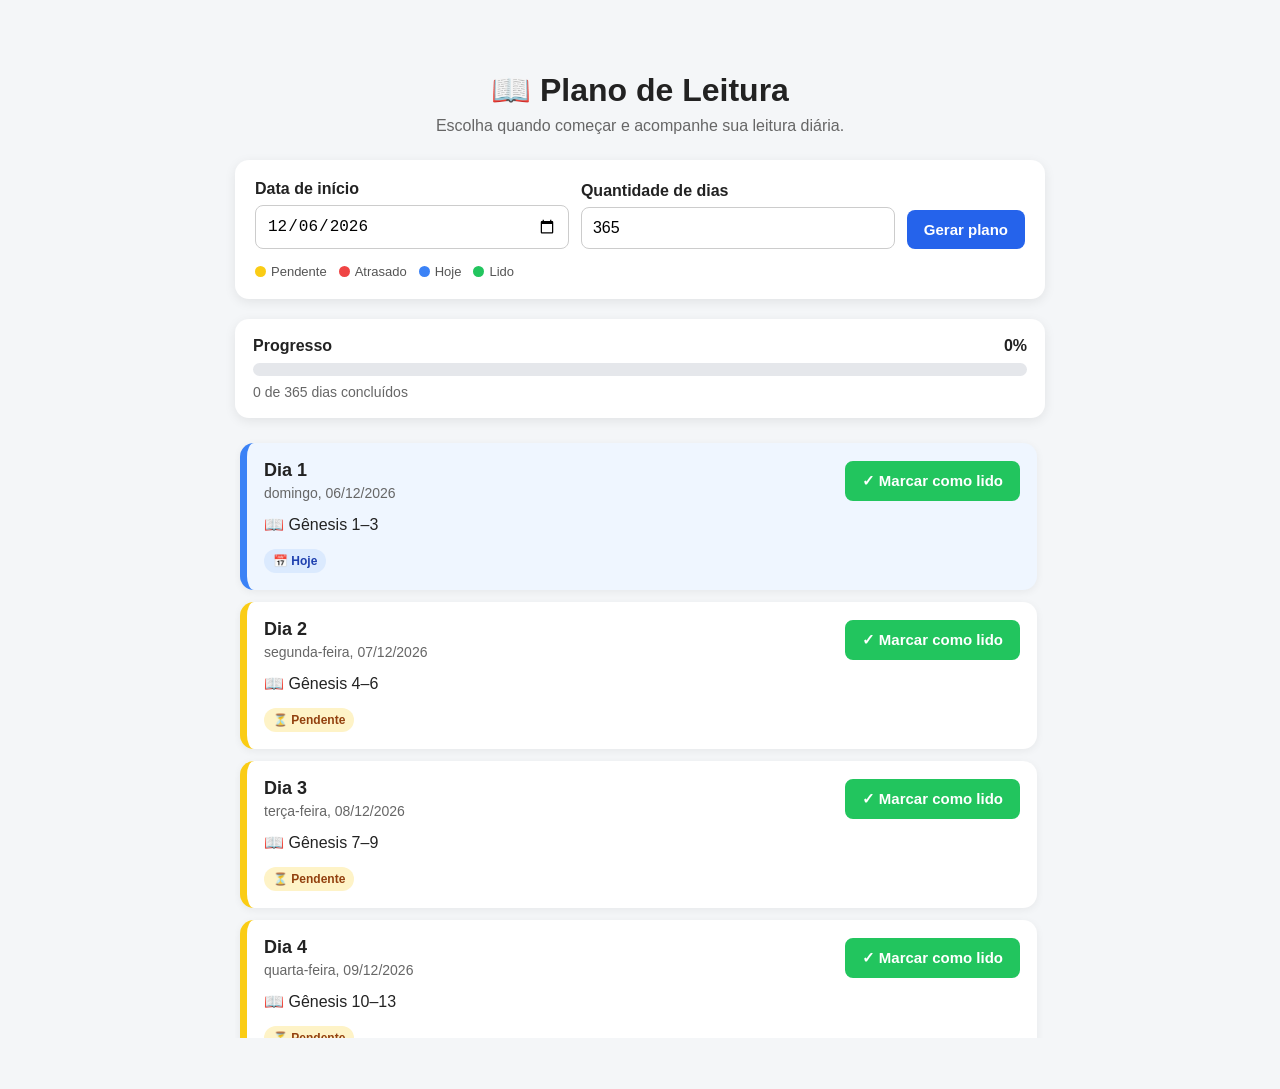
==== assets/paginas/plano_de_leitura/index.html @ 7fce7e62 "criação do botão leitura diaria" ====
<!DOCTYPE html>
<html lang="pt-BR">
<head>
  <meta charset="UTF-8">
  <meta name="viewport" content="width=device-width, initial-scale=1.0">
  <title>Plano de Leitura Diário</title>
  <link rel="stylesheet" href="assets/style.css">
</head>

<body>

<div class="container">

  <h1>📖 Plano de Leitura</h1>
  <div class="subtitle">
    Escolha quando começar e acompanhe sua leitura diária.
  </div>

  <div class="config">

    <div class="config-row">

      <div class="field">
        <label for="startDate">Data de início</label>
        <input type="date" id="startDate">
      </div>

      <div class="field">
        <label for="totalDays">Quantidade de dias</label>
        <input
          type="number"
          id="totalDays"
          min="1"
          max="365"
          value="30"
        >
      </div>

      <button class="btn-gerar" onclick="generatePlan()">
        Gerar plano
      </button>

    </div>

    <div class="legend">
      <span><i class="dot yellow"></i> Pendente</span>
      <span><i class="dot red"></i> Atrasado</span>
      <span><i class="dot blue"></i> Hoje</span>
      <span><i class="dot green"></i> Lido</span>
    </div>

  </div>


  <div class="progress">

    <div class="progress-top">
      <span>Progresso</span>
      <span id="progressText">0%</span>
    </div>

    <div class="progress-bar">
      <div class="progress-fill" id="progressFill"></div>
    </div>

    <div id="progressDetails"
         style="margin-top:8px;color:#666;font-size:14px;">
      0 de 0 dias concluídos
    </div>

  </div>


  <div id="plan" class="plan">

    <div class="empty">
      Escolha uma data de início para criar seu plano.
    </div>

  </div>

</div>


 <script src="assets/script.js" defer></script>
</body>
</html>
---- assets/paginas/plano_de_leitura/assets/style.css ----
* {
      box-sizing: border-box;
    }

    body {
      margin: 0;
      font-family: Arial, sans-serif;
      background: #f4f6f8;
      color: #222;
    }

    .container {
      max-width: 850px;
      margin: 30px auto;
      padding: 20px;
    }

    h1 {
      text-align: center;
      margin-bottom: 8px;
    }

    .subtitle {
      text-align: center;
      color: #666;
      margin-bottom: 25px;
    }

    .config {
      background: white;
      padding: 20px;
      border-radius: 14px;
      box-shadow: 0 3px 12px rgba(0,0,0,0.08);
      margin-bottom: 20px;
    }

    .config-row {
      display: flex;
      gap: 12px;
      align-items: end;
      flex-wrap: wrap;
    }

    .field {
      flex: 1;
      min-width: 200px;
    }

    label {
      display: block;
      font-weight: bold;
      margin-bottom: 7px;
    }

    input {
      width: 100%;
      padding: 11px;
      border: 1px solid #ccc;
      border-radius: 8px;
      font-size: 16px;
    }

    button {
      border: none;
      border-radius: 8px;
      padding: 11px 17px;
      font-size: 15px;
      font-weight: bold;
      cursor: pointer;
    }

    .btn-gerar {
      background: #2563eb;
      color: white;
    }

    .btn-gerar:hover {
      background: #1d4ed8;
    }

    .progress {
      background: white;
      padding: 18px;
      border-radius: 14px;
      margin-bottom: 20px;
      box-shadow: 0 3px 12px rgba(0,0,0,0.08);
    }

    .progress-top {
      display: flex;
      justify-content: space-between;
      margin-bottom: 8px;
      font-weight: bold;
    }

    .progress-bar {
      height: 13px;
      background: #e5e7eb;
      border-radius: 20px;
      overflow: hidden;
    }

    .progress-fill {
      height: 100%;
      width: 0%;
      background: #22c55e;
      transition: width 0.3s;
    }

    /*
      Área com scroll para visualizar todo o plano
    */
    .plan {
      max-height: 600px;
      overflow-y: auto;
      padding: 5px 8px 20px 5px;
    }

    .day {
      background: white;
      border-radius: 14px;
      margin-bottom: 12px;
      padding: 17px;
      border-left: 7px solid #facc15;
      box-shadow: 0 2px 8px rgba(0,0,0,0.06);
      transition: 0.2s;
    }

    .day:hover {
      transform: translateY(-1px);
      box-shadow: 0 4px 12px rgba(0,0,0,0.10);
    }

    /* Dia pendente */
    .day.pending {
      border-left-color: #facc15;
    }

    /* Dia atrasado */
    .day.overdue {
      border-left-color: #ef4444;
      background: #fff1f1;
    }

    /* Dia atual */
    .day.today {
      border-left-color: #3b82f6;
      background: #eff6ff;
    }

    /* Dia lido */
    .day.read {
      border-left-color: #22c55e;
      background: #f0fdf4;
    }

    .day-header {
      display: flex;
      justify-content: space-between;
      align-items: center;
      gap: 10px;
    }

    .day-number {
      font-size: 18px;
      font-weight: bold;
    }

    .date {
      color: #666;
      font-size: 14px;
      margin-top: 4px;
    }

    .reading {
      margin-top: 12px;
      font-size: 16px;
      line-height: 1.5;
    }

    .status {
      display: inline-block;
      margin-top: 12px;
      padding: 5px 9px;
      border-radius: 20px;
      font-size: 12px;
      font-weight: bold;
    }

    .status.pending {
      background: #fef3c7;
      color: #92400e;
    }

    .status.overdue {
      background: #fee2e2;
      color: #991b1b;
    }

    .status.today {
      background: #dbeafe;
      color: #1e40af;
    }

    .status.read {
      background: #dcfce7;
      color: #166534;
    }

    .btn-read {
      background: #22c55e;
      color: white;
      white-space: nowrap;
    }

    .btn-read:hover {
      background: #16a34a;
    }

    .btn-unread {
      background: #e5e7eb;
      color: #374151;
    }

    .empty {
      text-align: center;
      padding: 50px 20px;
      color: #777;
      background: white;
      border-radius: 14px;
    }

    .legend {
      display: flex;
      gap: 12px;
      flex-wrap: wrap;
      margin-top: 15px;
      font-size: 13px;
      color: #555;
    }

    .legend span {
      display: flex;
      align-items: center;
      gap: 5px;
    }

    .dot {
      width: 11px;
      height: 11px;
      border-radius: 50%;
      display: inline-block;
    }

    .yellow { background: #facc15; }
    .red { background: #ef4444; }
    .blue { background: #3b82f6; }
    .green { background: #22c55e; }

    @media (max-width: 600px) {
      .container {
        margin: 10px auto;
        padding: 12px;
      }

      .day-header {
        align-items: flex-start;
      }

      .btn-read {
        font-size: 13px;
        padding: 9px 10px;
      }

      .plan {
        max-height: 70vh;
      }
    }
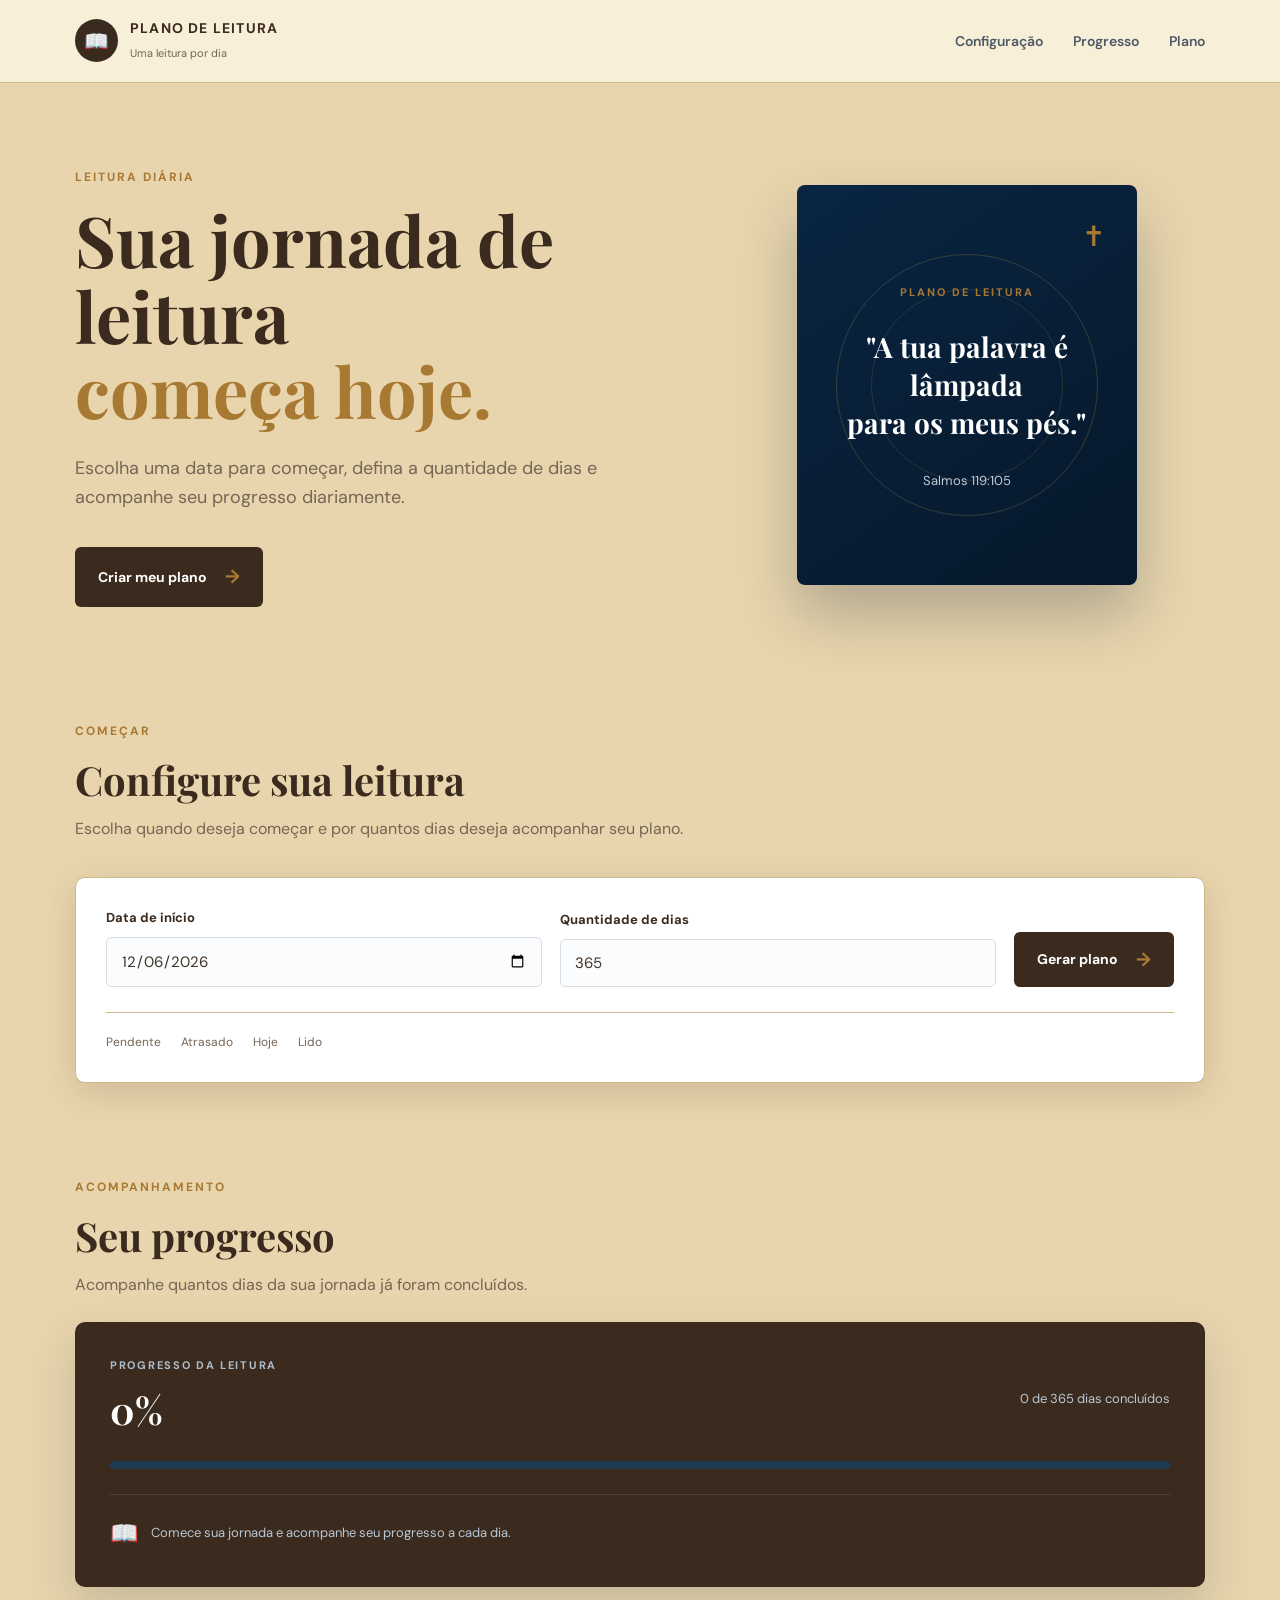
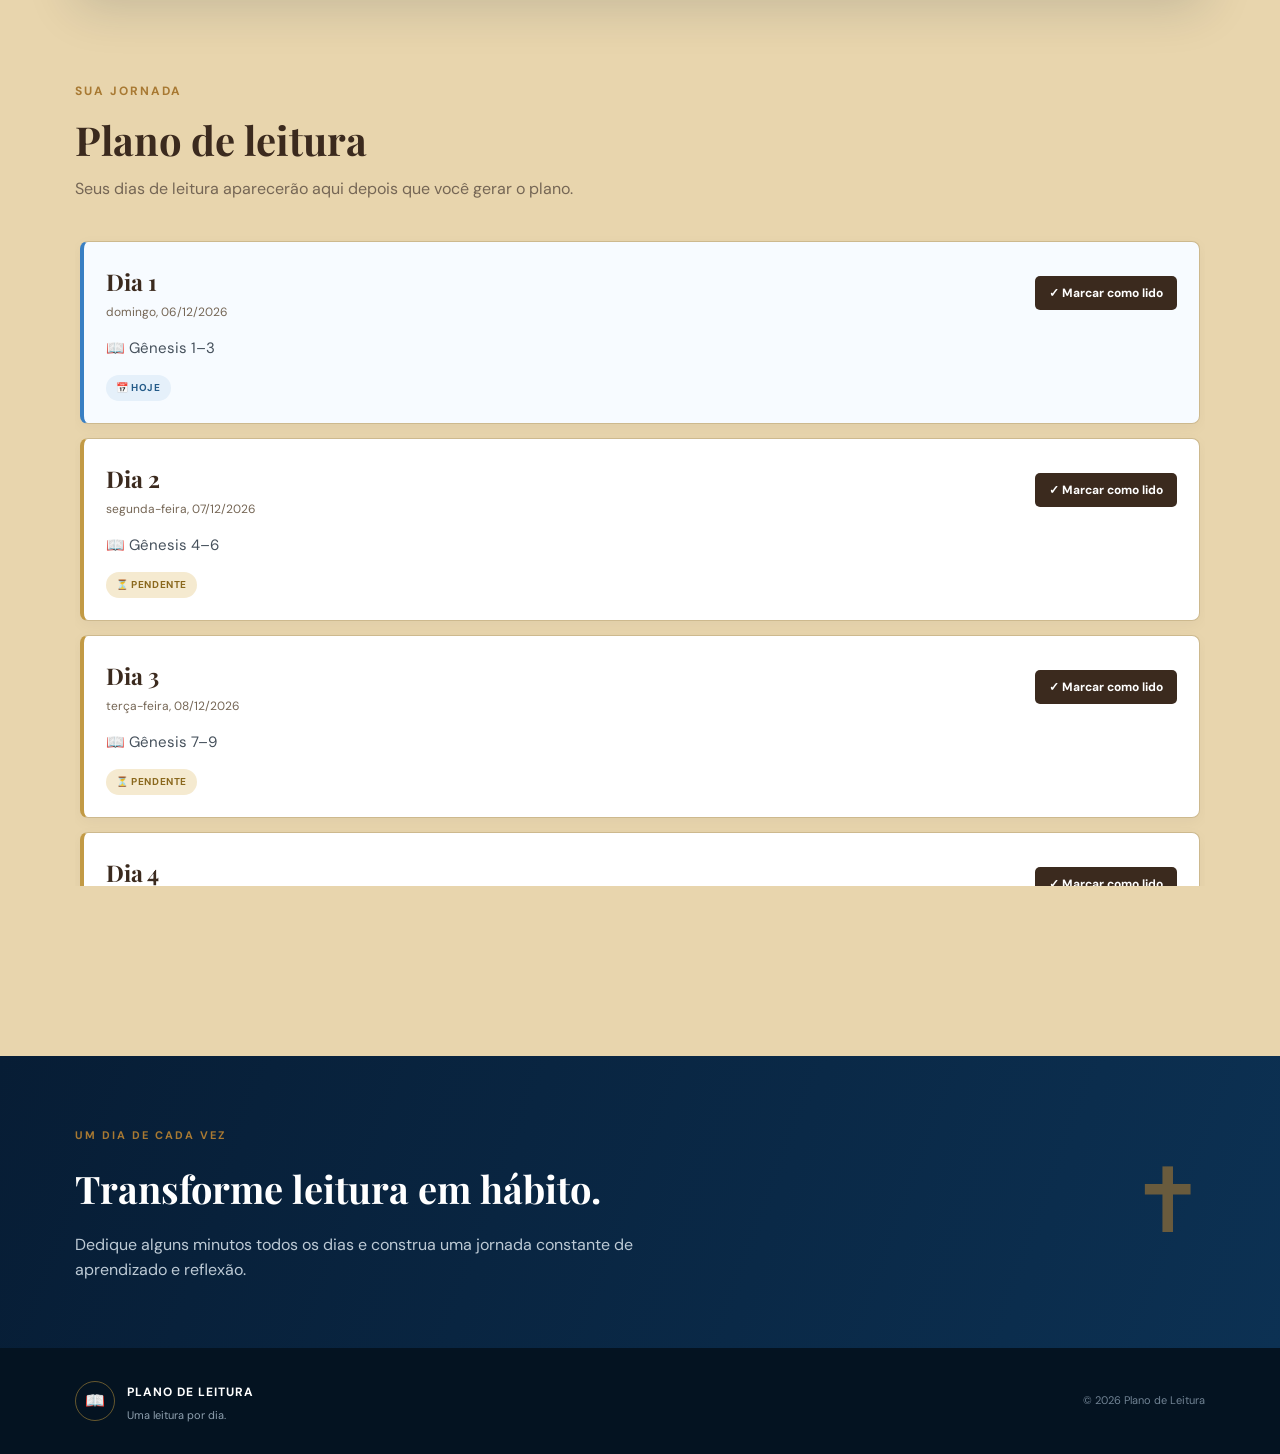
==== commit 7d83d38f: "Update" ====
--- a/assets/paginas/plano_de_leitura/index.html
+++ b/assets/paginas/plano_de_leitura/index.html
@@ -1,87 +1,425 @@
 <!DOCTYPE html>
 <html lang="pt-BR">
+
 <head>
   <meta charset="UTF-8">
   <meta name="viewport" content="width=device-width, initial-scale=1.0">
-  <title>Plano de Leitura Diário</title>
+
+  <title>Plano de Leitura</title>
+
   <link rel="stylesheet" href="assets/style.css">
 </head>
 
 <body>
 
-<div class="container">
-
-  <h1>📖 Plano de Leitura</h1>
-  <div class="subtitle">
-    Escolha quando começar e acompanhe sua leitura diária.
-  </div>
-
-  <div class="config">
-
-    <div class="config-row">
-
-      <div class="field">
-        <label for="startDate">Data de início</label>
-        <input type="date" id="startDate">
-      </div>
-
-      <div class="field">
-        <label for="totalDays">Quantidade de dias</label>
-        <input
-          type="number"
-          id="totalDays"
-          min="1"
-          max="365"
-          value="30"
-        >
-      </div>
-
-      <button class="btn-gerar" onclick="generatePlan()">
-        Gerar plano
-      </button>
-
-    </div>
-
-    <div class="legend">
-      <span><i class="dot yellow"></i> Pendente</span>
-      <span><i class="dot red"></i> Atrasado</span>
-      <span><i class="dot blue"></i> Hoje</span>
-      <span><i class="dot green"></i> Lido</span>
-    </div>
-
-  </div>
-
-
-  <div class="progress">
-
-    <div class="progress-top">
-      <span>Progresso</span>
-      <span id="progressText">0%</span>
-    </div>
-
-    <div class="progress-bar">
-      <div class="progress-fill" id="progressFill"></div>
-    </div>
-
-    <div id="progressDetails"
-         style="margin-top:8px;color:#666;font-size:14px;">
-      0 de 0 dias concluídos
-    </div>
-
-  </div>
-
-
-  <div id="plan" class="plan">
-
-    <div class="empty">
-      Escolha uma data de início para criar seu plano.
-    </div>
-
-  </div>
-
-</div>
-
-
- <script src="assets/script.js" defer></script>
+  <!-- =========================
+       HEADER
+  ========================= -->
+
+  <header class="header">
+
+    <div class="header-container">
+
+      <a href="#" class="logo">
+
+        <div class="logo-icon">
+          📖
+        </div>
+
+        <div>
+          <strong>PLANO DE LEITURA</strong>
+          <small>Uma leitura por dia</small>
+        </div>
+
+      </a>
+
+      <nav class="nav">
+        <a href="#configuracao">Configuração</a>
+        <a href="#progresso">Progresso</a>
+        <a href="#plano">Plano</a>
+      </nav>
+
+    </div>
+
+  </header>
+
+
+  <!-- =========================
+       HERO
+  ========================= -->
+
+  <section class="hero">
+
+    <div class="hero-content">
+
+      <span class="eyebrow">
+        LEITURA DIÁRIA
+      </span>
+
+      <h1>
+        Sua jornada de leitura
+        <span>começa hoje.</span>
+      </h1>
+
+      <p>
+        Escolha uma data para começar, defina a quantidade de dias
+        e acompanhe seu progresso diariamente.
+      </p>
+
+      <a href="#configuracao" class="hero-button">
+        Criar meu plano
+        <span>→</span>
+      </a>
+
+    </div>
+
+
+    <div class="hero-bible">
+
+      <div class="bible-card">
+
+        <div class="bible-cross">
+          ✝
+        </div>
+
+        <div class="bible-text">
+
+          <span>
+            PLANO DE LEITURA
+          </span>
+
+          <strong>
+            "A tua palavra é lâmpada<br>
+            para os meus pés."
+          </strong>
+
+          <small>
+            Salmos 119:105
+          </small>
+
+        </div>
+
+      </div>
+
+    </div>
+
+  </section>
+
+
+  <!-- =========================
+       MAIN
+  ========================= -->
+
+  <main class="main">
+
+
+    <!-- =========================
+         CONFIGURAÇÃO
+    ========================= -->
+
+    <section class="section" id="configuracao">
+
+      <div class="section-heading">
+
+        <span class="section-label">
+          COMEÇAR
+        </span>
+
+        <h2>
+          Configure sua leitura
+        </h2>
+
+        <p>
+          Escolha quando deseja começar e por quantos dias deseja
+          acompanhar seu plano.
+        </p>
+
+      </div>
+
+
+      <div class="config-card">
+
+        <div class="config-grid">
+
+          <div class="field">
+
+            <label for="startDate">
+              Data de início
+            </label>
+
+            <input
+              type="date"
+              id="startDate"
+            >
+
+          </div>
+
+
+          <div class="field">
+
+            <label for="totalDays">
+              Quantidade de dias
+            </label>
+
+            <input
+              type="number"
+              id="totalDays"
+              min="1"
+              max="365"
+              value="30"
+            >
+
+          </div>
+
+
+          <button
+            class="btn-primary"
+            type="button"
+            onclick="generatePlan()"
+          >
+            Gerar plano
+            <span>→</span>
+          </button>
+
+        </div>
+
+
+        <div class="legend">
+
+          <span>
+            <i class="dot yellow"></i>
+            Pendente
+          </span>
+
+          <span>
+            <i class="dot red"></i>
+            Atrasado
+          </span>
+
+          <span>
+            <i class="dot blue"></i>
+            Hoje
+          </span>
+
+          <span>
+            <i class="dot green"></i>
+            Lido
+          </span>
+
+        </div>
+
+      </div>
+
+    </section>
+
+
+    <!-- =========================
+         PROGRESSO
+    ========================= -->
+
+    <section class="section" id="progresso">
+
+      <div class="section-heading compact">
+
+        <span class="section-label">
+          ACOMPANHAMENTO
+        </span>
+
+        <h2>
+          Seu progresso
+        </h2>
+
+        <p>
+          Acompanhe quantos dias da sua jornada já foram concluídos.
+        </p>
+
+      </div>
+
+
+      <div class="progress-card">
+
+        <div class="progress-info">
+
+          <div>
+
+            <span class="progress-label">
+              PROGRESSO DA LEITURA
+            </span>
+
+            <strong id="progressText">
+              0%
+            </strong>
+
+          </div>
+
+
+          <span
+            class="progress-count"
+            id="progressDetails"
+          >
+            0 de 0 dias concluídos
+          </span>
+
+        </div>
+
+
+        <div class="progress-bar">
+
+          <div
+            class="progress-fill"
+            id="progressFill"
+          ></div>
+
+        </div>
+
+
+        <div class="progress-message">
+
+          <span>
+            📖
+          </span>
+
+          <p>
+            Comece sua jornada e acompanhe seu progresso
+            a cada dia.
+          </p>
+
+        </div>
+
+      </div>
+
+    </section>
+
+
+    <!-- =========================
+         PLANO
+    ========================= -->
+
+    <section class="section" id="plano">
+
+      <div class="section-heading">
+
+        <span class="section-label">
+          SUA JORNADA
+        </span>
+
+        <h2>
+          Plano de leitura
+        </h2>
+
+        <p>
+          Seus dias de leitura aparecerão aqui depois que você
+          gerar o plano.
+        </p>
+
+      </div>
+
+
+      <div id="plan" class="plan">
+
+        <div class="empty">
+
+          <div class="empty-icon">
+            📖
+          </div>
+
+          <h3>
+            Seu plano está esperando por você
+          </h3>
+
+          <p>
+            Escolha uma data de início e a quantidade de dias
+            para criar sua jornada de leitura.
+          </p>
+
+          <a href="#configuracao">
+            Configurar meu plano →
+          </a>
+
+        </div>
+
+      </div>
+
+    </section>
+
+  </main>
+
+
+  <!-- =========================
+       CTA
+  ========================= -->
+
+  <section class="cta">
+
+    <div>
+
+      <span>
+        UM DIA DE CADA VEZ
+      </span>
+
+      <h2>
+        Transforme leitura em hábito.
+      </h2>
+
+      <p>
+        Dedique alguns minutos todos os dias e construa uma
+        jornada constante de aprendizado e reflexão.
+      </p>
+
+    </div>
+
+
+    <div class="cta-cross">
+      ✝
+    </div>
+
+  </section>
+
+
+  <!-- =========================
+       FOOTER
+  ========================= -->
+
+  <footer class="footer">
+
+    <div class="footer-content">
+
+      <div class="footer-brand">
+
+        <div class="footer-logo">
+          📖
+        </div>
+
+        <div>
+
+          <strong>
+            PLANO DE LEITURA
+          </strong>
+
+          <p>
+            Uma leitura por dia.
+          </p>
+
+        </div>
+
+      </div>
+
+
+      <div class="footer-copy">
+        © 2026 Plano de Leitura
+      </div>
+
+    </div>
+
+  </footer>
+
+
+  <!-- =========================
+       JAVASCRIPT
+  ========================= -->
+
+  <script src="assets/script.js" defer></script>
+
 </body>
+
 </html>
--- a/assets/paginas/plano_de_leitura/assets/style.css
+++ b/assets/paginas/plano_de_leitura/assets/style.css
@@ -1,278 +1,1269 @@
+@import url('https://fonts.googleapis.com/css2?family=DM+Sans:wght@400;500;600;700&family=Playfair+Display:wght@500;600;700&display=swap');
+
+
+:root {
+  /* =========================
+     PALETA — PERGAMINHO
+  ========================= */
+
+  --blue-dark: #3b2a1e;      /* marrom escuro / tinta */
+  --blue: #8b5e34;            /* marrom sépia */
+  --blue-light: #f1e3c4;      /* papel claro */
+
+  --gold: #a87932;            /* dourado envelhecido */
+  --gold-light: #f5ead0;      /* creme */
+
+  --text: #3f3428;            /* texto principal */
+  --muted: #756655;           /* texto secundário */
+
+  --background: #e8d5ad;      /* fundo de pergaminho */
+  --white: #f8efd9;           /* papel claro */
+
+  --green: #68704a;           /* verde oliva */
+  --red: #9a4035;             /* vermelho vinho */
+  --yellow: #c29a45;          /* dourado/amarelo antigo */
+
+  --border: #cdb98e;
+
+  --shadow:
+    0 10px 35px rgba(62, 43, 25, 0.15);
+}
+
+
 * {
-      box-sizing: border-box;
-    }
-
-    body {
-      margin: 0;
-      font-family: Arial, sans-serif;
-      background: #f4f6f8;
-      color: #222;
-    }
-
-    .container {
-      max-width: 850px;
-      margin: 30px auto;
-      padding: 20px;
-    }
-
-    h1 {
-      text-align: center;
-      margin-bottom: 8px;
-    }
-
-    .subtitle {
-      text-align: center;
-      color: #666;
-      margin-bottom: 25px;
-    }
-
-    .config {
-      background: white;
-      padding: 20px;
-      border-radius: 14px;
-      box-shadow: 0 3px 12px rgba(0,0,0,0.08);
-      margin-bottom: 20px;
-    }
-
-    .config-row {
-      display: flex;
-      gap: 12px;
-      align-items: end;
-      flex-wrap: wrap;
-    }
-
-    .field {
-      flex: 1;
-      min-width: 200px;
-    }
-
-    label {
-      display: block;
-      font-weight: bold;
-      margin-bottom: 7px;
-    }
-
-    input {
-      width: 100%;
-      padding: 11px;
-      border: 1px solid #ccc;
-      border-radius: 8px;
-      font-size: 16px;
-    }
-
-    button {
-      border: none;
-      border-radius: 8px;
-      padding: 11px 17px;
-      font-size: 15px;
-      font-weight: bold;
-      cursor: pointer;
-    }
-
-    .btn-gerar {
-      background: #2563eb;
-      color: white;
-    }
-
-    .btn-gerar:hover {
-      background: #1d4ed8;
-    }
-
-    .progress {
-      background: white;
-      padding: 18px;
-      border-radius: 14px;
-      margin-bottom: 20px;
-      box-shadow: 0 3px 12px rgba(0,0,0,0.08);
-    }
-
-    .progress-top {
-      display: flex;
-      justify-content: space-between;
-      margin-bottom: 8px;
-      font-weight: bold;
-    }
-
-    .progress-bar {
-      height: 13px;
-      background: #e5e7eb;
-      border-radius: 20px;
-      overflow: hidden;
-    }
-
-    .progress-fill {
-      height: 100%;
-      width: 0%;
-      background: #22c55e;
-      transition: width 0.3s;
-    }
-
-    /*
-      Área com scroll para visualizar todo o plano
-    */
-    .plan {
-      max-height: 600px;
-      overflow-y: auto;
-      padding: 5px 8px 20px 5px;
-    }
-
-    .day {
-      background: white;
-      border-radius: 14px;
-      margin-bottom: 12px;
-      padding: 17px;
-      border-left: 7px solid #facc15;
-      box-shadow: 0 2px 8px rgba(0,0,0,0.06);
-      transition: 0.2s;
-    }
-
-    .day:hover {
-      transform: translateY(-1px);
-      box-shadow: 0 4px 12px rgba(0,0,0,0.10);
-    }
-
-    /* Dia pendente */
-    .day.pending {
-      border-left-color: #facc15;
-    }
-
-    /* Dia atrasado */
-    .day.overdue {
-      border-left-color: #ef4444;
-      background: #fff1f1;
-    }
-
-    /* Dia atual */
-    .day.today {
-      border-left-color: #3b82f6;
-      background: #eff6ff;
-    }
-
-    /* Dia lido */
-    .day.read {
-      border-left-color: #22c55e;
-      background: #f0fdf4;
-    }
-
-    .day-header {
-      display: flex;
-      justify-content: space-between;
-      align-items: center;
-      gap: 10px;
-    }
-
-    .day-number {
-      font-size: 18px;
-      font-weight: bold;
-    }
-
-    .date {
-      color: #666;
-      font-size: 14px;
-      margin-top: 4px;
-    }
-
-    .reading {
-      margin-top: 12px;
-      font-size: 16px;
-      line-height: 1.5;
-    }
-
-    .status {
-      display: inline-block;
-      margin-top: 12px;
-      padding: 5px 9px;
-      border-radius: 20px;
-      font-size: 12px;
-      font-weight: bold;
-    }
-
-    .status.pending {
-      background: #fef3c7;
-      color: #92400e;
-    }
-
-    .status.overdue {
-      background: #fee2e2;
-      color: #991b1b;
-    }
-
-    .status.today {
-      background: #dbeafe;
-      color: #1e40af;
-    }
-
-    .status.read {
-      background: #dcfce7;
-      color: #166534;
-    }
-
-    .btn-read {
-      background: #22c55e;
-      color: white;
-      white-space: nowrap;
-    }
-
-    .btn-read:hover {
-      background: #16a34a;
-    }
-
-    .btn-unread {
-      background: #e5e7eb;
-      color: #374151;
-    }
-
-    .empty {
-      text-align: center;
-      padding: 50px 20px;
-      color: #777;
-      background: white;
-      border-radius: 14px;
-    }
-
-    .legend {
-      display: flex;
-      gap: 12px;
-      flex-wrap: wrap;
-      margin-top: 15px;
-      font-size: 13px;
-      color: #555;
-    }
-
-    .legend span {
-      display: flex;
-      align-items: center;
-      gap: 5px;
-    }
-
-    .dot {
-      width: 11px;
-      height: 11px;
-      border-radius: 50%;
-      display: inline-block;
-    }
-
-    .yellow { background: #facc15; }
-    .red { background: #ef4444; }
-    .blue { background: #3b82f6; }
-    .green { background: #22c55e; }
-
-    @media (max-width: 600px) {
-      .container {
-        margin: 10px auto;
-        padding: 12px;
-      }
-
-      .day-header {
-        align-items: flex-start;
-      }
-
-      .btn-read {
-        font-size: 13px;
-        padding: 9px 10px;
-      }
-
-      .plan {
-        max-height: 70vh;
-      }
-    }+  box-sizing: border-box;
+}
+
+
+html {
+  scroll-behavior: smooth;
+}
+
+
+body {
+  margin: 0;
+
+  font-family:
+    "DM Sans",
+    Arial,
+    sans-serif;
+
+  color: var(--text);
+  background: var(--background);
+
+  line-height: 1.6;
+}
+
+
+/* =========================
+   HEADER
+========================= */
+
+.header {
+  background: var(--white);
+  border-bottom: 1px solid var(--border);
+
+  position: sticky;
+  top: 0;
+  z-index: 100;
+}
+
+
+.header-container {
+  max-width: 1180px;
+
+  margin: auto;
+  padding: 17px 25px;
+
+  display: flex;
+  align-items: center;
+  justify-content: space-between;
+}
+
+
+.logo {
+  display: flex;
+  align-items: center;
+
+  gap: 12px;
+
+  text-decoration: none;
+  color: var(--blue-dark);
+}
+
+
+.logo-icon {
+  width: 43px;
+  height: 43px;
+
+  display: flex;
+  align-items: center;
+  justify-content: center;
+
+  background: var(--blue-dark);
+  color: white;
+
+  border-radius: 50%;
+
+  font-size: 20px;
+}
+
+
+.logo strong {
+  display: block;
+
+  font-size: 14px;
+  letter-spacing: 1.2px;
+}
+
+
+.logo small {
+  color: var(--muted);
+  font-size: 11px;
+}
+
+
+.nav {
+  display: flex;
+  gap: 30px;
+}
+
+
+.nav a {
+  text-decoration: none;
+
+  color: #4d5965;
+
+  font-size: 14px;
+  font-weight: 600;
+
+  transition: 0.2s;
+}
+
+
+.nav a:hover {
+  color: var(--blue);
+}
+
+
+/* =========================
+   HERO
+========================= */
+
+.hero {
+  max-width: 1180px;
+
+  margin: auto;
+
+  min-height: 560px;
+
+  padding: 80px 25px;
+
+  display: grid;
+
+  grid-template-columns: 1.1fr 0.9fr;
+
+  align-items: center;
+
+  gap: 70px;
+}
+
+
+.eyebrow,
+.section-label {
+  display: inline-block;
+
+  color: var(--gold);
+
+  font-size: 12px;
+  font-weight: 700;
+
+  letter-spacing: 2px;
+
+  margin-bottom: 15px;
+}
+
+
+.hero h1 {
+  font-family:
+    "Playfair Display",
+    Georgia,
+    serif;
+
+  color: var(--blue-dark);
+
+  font-size: clamp(44px, 6vw, 70px);
+
+  line-height: 1.08;
+
+  margin: 0 0 25px;
+
+  max-width: 700px;
+}
+
+
+.hero h1 span {
+  color: var(--gold);
+  display: block;
+}
+
+
+.hero p {
+  color: var(--muted);
+
+  font-size: 18px;
+
+  max-width: 590px;
+
+  margin-bottom: 35px;
+}
+
+
+.hero-button,
+.btn-primary {
+  display: inline-flex;
+
+  align-items: center;
+  justify-content: center;
+
+  gap: 18px;
+
+  background: var(--blue-dark);
+
+  color: white;
+
+  padding: 15px 23px;
+
+  border-radius: 6px;
+
+  border: none;
+
+  text-decoration: none;
+
+  font-family: inherit;
+
+  font-size: 14px;
+  font-weight: 700;
+
+  cursor: pointer;
+
+  transition: 0.25s;
+}
+
+
+.hero-button:hover,
+.btn-primary:hover {
+  background: var(--blue);
+
+  transform: translateY(-2px);
+}
+
+
+.hero-button span,
+.btn-primary span {
+  color: var(--gold);
+  font-size: 19px;
+}
+
+
+/* BÍBLIA */
+
+.hero-bible {
+  display: flex;
+  justify-content: center;
+}
+
+
+.bible-card {
+  width: 340px;
+  min-height: 400px;
+
+  position: relative;
+
+  display: flex;
+  align-items: center;
+  justify-content: center;
+
+  padding: 50px;
+
+  background:
+    linear-gradient(
+      145deg,
+      #092542,
+      #06182a
+    );
+
+  color: white;
+
+  border-radius: 8px;
+
+  box-shadow:
+    0 30px 60px rgba(7, 29, 53, 0.25);
+
+  overflow: hidden;
+}
+
+
+.bible-card::before {
+  content: "";
+
+  position: absolute;
+
+  width: 260px;
+  height: 260px;
+
+  border: 1px solid rgba(200,155,60,0.25);
+
+  border-radius: 50%;
+}
+
+
+.bible-card::after {
+  content: "";
+
+  position: absolute;
+
+  width: 190px;
+  height: 190px;
+
+  border: 1px solid rgba(200,155,60,0.18);
+
+  border-radius: 50%;
+}
+
+
+.bible-cross {
+  position: absolute;
+
+  top: 30px;
+  right: 32px;
+
+  color: var(--gold);
+
+  font-size: 28px;
+}
+
+
+.bible-text {
+  position: relative;
+
+  z-index: 2;
+
+  text-align: center;
+}
+
+
+.bible-text span {
+  color: var(--gold);
+
+  font-size: 11px;
+  font-weight: 700;
+
+  letter-spacing: 2px;
+}
+
+
+.bible-text strong {
+  display: block;
+
+  font-family:
+    "Playfair Display",
+    Georgia,
+    serif;
+
+  font-size: 28px;
+
+  line-height: 1.35;
+
+  margin: 25px 0;
+}
+
+
+.bible-text small {
+  color: #bfcbd7;
+
+  font-size: 13px;
+}
+
+
+/* =========================
+   MAIN
+========================= */
+
+.main {
+  max-width: 1180px;
+
+  margin: auto;
+
+  padding: 30px 25px 80px;
+}
+
+
+.section {
+  margin-bottom: 90px;
+}
+
+
+.section-heading {
+  margin-bottom: 35px;
+
+  max-width: 700px;
+}
+
+
+.section-heading.compact {
+  margin-bottom: 25px;
+}
+
+
+.section-heading h2 {
+  font-family:
+    "Playfair Display",
+    Georgia,
+    serif;
+
+  color: var(--blue-dark);
+
+  font-size: 40px;
+
+  line-height: 1.2;
+
+  margin: 0 0 12px;
+}
+
+
+.section-heading p {
+  color: var(--muted);
+
+  margin: 0;
+
+  font-size: 16px;
+}
+
+
+/* =========================
+   CONFIGURAÇÃO
+========================= */
+
+.config-card {
+  background: white;
+
+  border: 1px solid var(--border);
+
+  border-radius: 10px;
+
+  padding: 30px;
+
+  box-shadow: var(--shadow);
+}
+
+
+.config-grid {
+  display: grid;
+
+  grid-template-columns:
+    1fr
+    1fr
+    auto;
+
+  gap: 18px;
+
+  align-items: end;
+}
+
+
+.field label {
+  display: block;
+
+  margin-bottom: 8px;
+
+  color: var(--blue-dark);
+
+  font-size: 13px;
+
+  font-weight: 700;
+}
+
+
+input {
+  width: 100%;
+
+  padding: 13px 14px;
+
+  border: 1px solid #d9dee4;
+
+  border-radius: 5px;
+
+  background: #fbfcfd;
+
+  color: var(--text);
+
+  font-family: inherit;
+
+  font-size: 15px;
+
+  outline: none;
+
+  transition: 0.2s;
+}
+
+
+input:focus {
+  border-color: var(--gold);
+
+  box-shadow:
+    0 0 0 3px
+    rgba(200,155,60,0.12);
+}
+
+
+.legend {
+  display: flex;
+
+  flex-wrap: wrap;
+
+  gap: 20px;
+
+  margin-top: 25px;
+
+  padding-top: 20px;
+
+  border-top: 1px solid var(--border);
+
+  color: var(--muted);
+
+  font-size: 12px;
+}
+
+
+.legend div {
+  display: flex;
+
+  align-items: center;
+
+  gap: 7px;
+}
+
+
+.dot {
+  width: 9px;
+  height: 9px;
+
+  border-radius: 50%;
+}
+
+
+.yellow {
+  background: var(--yellow);
+}
+
+
+.red {
+  background: var(--red);
+}
+
+
+.blue {
+  background: #397fc3;
+}
+
+
+.green {
+  background: var(--green);
+}
+
+
+/* =========================
+   PROGRESSO
+========================= */
+
+.progress-card {
+  background: var(--blue-dark);
+
+  border-radius: 10px;
+
+  padding: 35px;
+
+  color: white;
+
+  box-shadow:
+    0 20px 50px
+    rgba(7,29,53,0.16);
+}
+
+
+.progress-info {
+  display: flex;
+
+  align-items: center;
+
+  justify-content: space-between;
+
+  gap: 20px;
+
+  margin-bottom: 20px;
+}
+
+
+.progress-label {
+  display: block;
+
+  color: #aebdcb;
+
+  font-size: 11px;
+
+  font-weight: 700;
+
+  letter-spacing: 1.7px;
+
+  margin-bottom: 5px;
+}
+
+
+.progress-info strong {
+  font-family:
+    "Playfair Display",
+    Georgia,
+    serif;
+
+  font-size: 38px;
+
+  color: white;
+}
+
+
+.progress-count {
+  color: #b9c7d4;
+
+  font-size: 13px;
+}
+
+
+.progress-bar {
+  width: 100%;
+
+  height: 8px;
+
+  background: #203b54;
+
+  border-radius: 20px;
+
+  overflow: hidden;
+}
+
+
+.progress-fill {
+  height: 100%;
+
+  width: 0%;
+
+  background:
+    linear-gradient(
+      90deg,
+      var(--gold),
+      #e0ba67
+    );
+
+  border-radius: 20px;
+
+  transition: width 0.4s ease;
+}
+
+
+.progress-message {
+  display: flex;
+
+  align-items: center;
+
+  gap: 12px;
+
+  margin-top: 25px;
+
+  padding-top: 20px;
+
+  border-top: 1px solid
+    rgba(255,255,255,0.1);
+}
+
+
+.progress-message span {
+  font-size: 23px;
+}
+
+
+.progress-message p {
+  margin: 0;
+
+  color: #b9c7d4;
+
+  font-size: 13px;
+}
+
+
+/* =========================
+   PLANO
+========================= */
+
+.plan {
+  display: flex;
+
+  flex-direction: column;
+
+  gap: 14px;
+
+  max-height: 650px;
+
+  overflow-y: auto;
+
+  padding: 5px;
+}
+
+
+.plan::-webkit-scrollbar {
+  width: 6px;
+}
+
+
+.plan::-webkit-scrollbar-thumb {
+  background: #ccd3da;
+
+  border-radius: 20px;
+}
+
+
+/* DIA */
+
+.day {
+  background: white;
+
+  border: 1px solid var(--border);
+
+  border-left: 4px solid var(--yellow);
+
+  border-radius: 8px;
+
+  padding: 22px;
+
+  box-shadow: 0 4px 15px
+    rgba(7,29,53,0.04);
+
+  transition: 0.25s;
+}
+
+
+.day:hover {
+  transform: translateY(-2px);
+
+  box-shadow:
+    0 10px 25px
+    rgba(7,29,53,0.08);
+}
+
+
+.day.pending {
+  border-left-color: var(--yellow);
+}
+
+
+.day.overdue {
+  border-left-color: var(--red);
+
+  background: #fffafa;
+}
+
+
+.day.today {
+  border-left-color: #397fc3;
+
+  background: #f7fbff;
+}
+
+
+.day.read {
+  border-left-color: var(--green);
+
+  background: #f7fcf9;
+}
+
+
+.day-header {
+  display: flex;
+
+  align-items: center;
+
+  justify-content: space-between;
+
+  gap: 15px;
+}
+
+
+.day-number {
+  color: var(--blue-dark);
+
+  font-family:
+    "Playfair Display",
+    Georgia,
+    serif;
+
+  font-size: 23px;
+
+  font-weight: 700;
+}
+
+
+.date {
+  color: var(--muted);
+
+  font-size: 12px;
+
+  margin-top: 2px;
+}
+
+
+.reading {
+  margin-top: 14px;
+
+  color: #46515c;
+
+  font-size: 15px;
+
+  line-height: 1.6;
+}
+
+
+.status {
+  display: inline-block;
+
+  margin-top: 15px;
+
+  padding: 5px 10px;
+
+  border-radius: 20px;
+
+  font-size: 10px;
+
+  font-weight: 700;
+
+  text-transform: uppercase;
+
+  letter-spacing: .6px;
+}
+
+
+.status.pending {
+  background: var(--gold-light);
+
+  color: #8a681d;
+}
+
+
+.status.overdue {
+  background: #fde9e8;
+
+  color: #a33c38;
+}
+
+
+.status.today {
+  background: #e5f0fa;
+
+  color: #245b89;
+}
+
+
+.status.read {
+  background: #e4f5eb;
+
+  color: #1f7146;
+}
+
+
+.btn-read,
+.btn-unread {
+  border: none;
+
+  border-radius: 5px;
+
+  padding: 9px 14px;
+
+  font-family: inherit;
+
+  font-size: 12px;
+
+  font-weight: 700;
+
+  cursor: pointer;
+}
+
+
+.btn-read {
+  background: var(--blue-dark);
+
+  color: white;
+}
+
+
+.btn-read:hover {
+  background: var(--blue);
+}
+
+
+.btn-unread {
+  background: #edf0f2;
+
+  color: #44505c;
+}
+
+
+/* =========================
+   EMPTY
+========================= */
+
+.empty {
+  background: white;
+
+  border: 1px solid var(--border);
+
+  border-radius: 10px;
+
+  padding: 70px 25px;
+
+  text-align: center;
+
+  box-shadow: var(--shadow);
+}
+
+
+.empty-icon {
+  width: 70px;
+  height: 70px;
+
+  margin: auto auto 20px;
+
+  display: flex;
+  align-items: center;
+  justify-content: center;
+
+  background: var(--gold-light);
+
+  border-radius: 50%;
+
+  font-size: 28px;
+}
+
+
+.empty h3 {
+  margin: 0 0 7px;
+
+  color: var(--blue-dark);
+
+  font-family:
+    "Playfair Display",
+    Georgia,
+    serif;
+
+  font-size: 27px;
+}
+
+
+.empty p {
+  color: var(--muted);
+
+  margin: 0 auto 20px;
+
+  max-width: 450px;
+}
+
+
+.empty a {
+  color: var(--blue);
+
+  font-size: 13px;
+
+  font-weight: 700;
+
+  text-decoration: none;
+}
+
+
+/* =========================
+   CTA
+========================= */
+
+.cta {
+  background:
+    linear-gradient(
+      110deg,
+      #071d35,
+      #0c3153
+    );
+
+  color: white;
+
+  padding: 65px max(25px, calc((100% - 1130px) / 2));
+
+  display: flex;
+
+  align-items: center;
+
+  justify-content: space-between;
+
+  gap: 40px;
+}
+
+
+.cta span {
+  color: var(--gold);
+
+  font-size: 11px;
+
+  letter-spacing: 2px;
+
+  font-weight: 700;
+}
+
+
+.cta h2 {
+  margin: 12px 0;
+
+  font-family:
+    "Playfair Display",
+    Georgia,
+    serif;
+
+  font-size: 38px;
+}
+
+
+.cta p {
+  color: #bdcad5;
+
+  margin: 0;
+
+  max-width: 600px;
+}
+
+
+.cta-cross {
+  color: var(--gold);
+
+  font-size: 90px;
+
+  opacity: .6;
+}
+
+
+/* =========================
+   FOOTER
+========================= */
+
+.footer {
+  background: #041321;
+
+  color: white;
+}
+
+
+.footer-content {
+  max-width: 1180px;
+
+  margin: auto;
+
+  padding: 30px 25px;
+
+  display: flex;
+
+  align-items: center;
+
+  justify-content: space-between;
+
+  gap: 30px;
+}
+
+
+.footer-brand {
+  display: flex;
+
+  align-items: center;
+
+  gap: 12px;
+}
+
+
+.footer-logo {
+  width: 40px;
+  height: 40px;
+
+  display: flex;
+
+  align-items: center;
+  justify-content: center;
+
+  border: 1px solid
+    rgba(200,155,60,.5);
+
+  color: var(--gold);
+
+  border-radius: 50%;
+}
+
+
+.footer-brand strong {
+  font-size: 12px;
+
+  letter-spacing: 1px;
+}
+
+
+.footer-brand p {
+  margin: 3px 0 0;
+
+  color: #8fa0af;
+
+  font-size: 11px;
+}
+
+
+.footer-copy {
+  color: #718394;
+
+  font-size: 11px;
+}
+
+
+/* =========================
+   RESPONSIVO
+========================= */
+
+@media (max-width: 800px) {
+
+  .nav {
+    display: none;
+  }
+
+
+  .hero {
+    grid-template-columns: 1fr;
+
+    padding-top: 55px;
+
+    gap: 45px;
+  }
+
+
+  .hero h1 {
+    font-size: 48px;
+  }
+
+
+  .hero-bible {
+    justify-content: flex-start;
+  }
+
+
+  .bible-card {
+    width: 100%;
+
+    max-width: 380px;
+
+    min-height: 330px;
+  }
+
+
+  .config-grid {
+    grid-template-columns: 1fr;
+  }
+
+
+  .btn-primary {
+    width: 100%;
+  }
+
+
+  .cta {
+    flex-direction: column;
+
+    align-items: flex-start;
+  }
+
+
+  .footer-content {
+    flex-direction: column;
+
+    align-items: flex-start;
+  }
+
+}
+
+
+@media (max-width: 500px) {
+
+  .header-container {
+    padding: 14px 18px;
+  }
+
+
+  .main {
+    padding-left: 15px;
+    padding-right: 15px;
+  }
+
+
+  .hero {
+    padding-left: 18px;
+    padding-right: 18px;
+  }
+
+
+  .hero h1 {
+    font-size: 40px;
+  }
+
+
+  .hero p {
+    font-size: 16px;
+  }
+
+
+  .section-heading h2 {
+    font-size: 32px;
+  }
+
+
+  .config-card {
+    padding: 20px;
+  }
+
+
+  .progress-card {
+    padding: 25px 20px;
+  }
+
+
+  .progress-info {
+    align-items: flex-start;
+
+    flex-direction: column;
+  }
+
+
+  .day-header {
+    align-items: flex-start;
+  }
+
+
+  .day-header button {
+    flex-shrink: 0;
+  }
+
+
+  .cta {
+    padding: 50px 20px;
+  }
+
+
+  .cta h2 {
+    font-size: 31px;
+  }
+
+}
